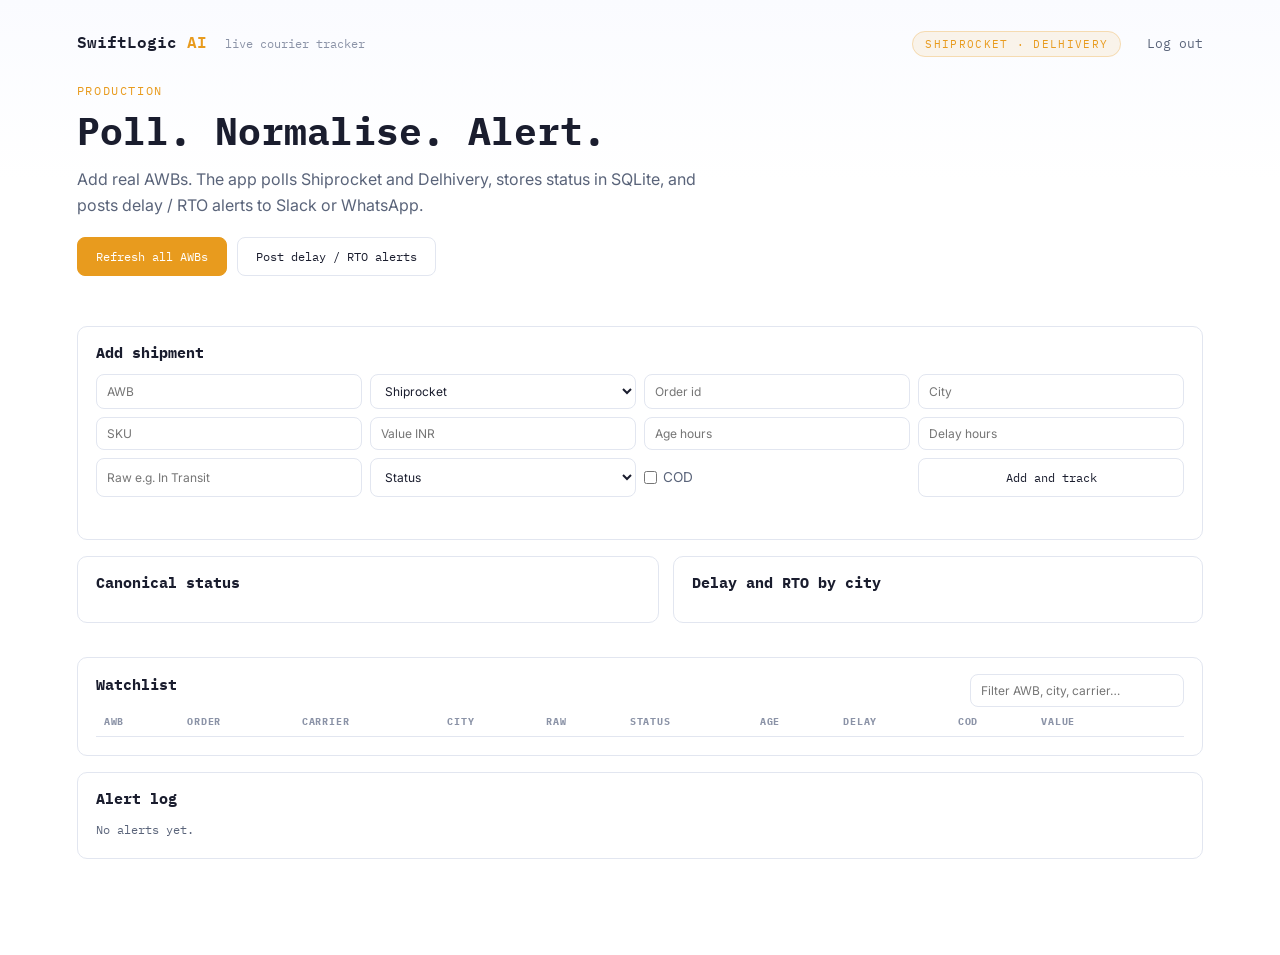
==== templates/courier-index.html @ d385c8af "Add tracker source files" ====
<!DOCTYPE html>
<html lang="en">
<head>
  <meta charset="UTF-8" />
  <meta name="viewport" content="width=device-width, initial-scale=1" />
  <title>Courier Tracker — SwiftLogic AI</title>
  <link href="https://fonts.googleapis.com/css2?family=IBM+Plex+Mono:wght@400;500;600&family=Inter:wght@400;500;600;700&display=swap" rel="stylesheet" />
  <link rel="stylesheet" href="/static/app.css" />
  <style>
    :root {
      --bg: #ffffff;
      --bg2: #f6f8fc;
      --gold: #e89b1e;
      --gold2: #f5b041;
      --gold-bg: rgba(232,155,30,0.09);
      --gold-br: rgba(232,155,30,0.28);
      --teal: #0d9b7a;
      --rose: #e55a5a;
      --text: #1a1d2e;
      --text2: #5a647a;
      --text3: #8b93a7;
      --border: #e2e6f0;
      --mono: "IBM Plex Mono", monospace;
      --sans: Inter, system-ui, sans-serif;
    }
    * { box-sizing: border-box; margin: 0; padding: 0; }
    body {
      font-family: var(--sans);
      color: var(--text);
      background: linear-gradient(180deg, #fafbff 0%, #fff 180px);
      padding: 28px 6% 80px;
    }
    header { display: flex; justify-content: space-between; align-items: center; margin-bottom: 28px; }
    .brand { font-family: var(--mono); font-weight: 600; }
    .brand em { color: var(--gold); font-style: normal; }
    .brand span { color: var(--text3); font-weight: 400; font-size: 0.78rem; margin-left: 8px; }
    .badge {
      font-family: var(--mono); font-size: 0.68rem; letter-spacing: 0.12em;
      text-transform: uppercase; color: var(--gold);
      border: 1px solid var(--gold-br); background: var(--gold-bg);
      padding: 5px 12px; border-radius: 20px; margin-right: 10px;
    }
    .logout { color: var(--text2); font-size: 0.8rem; text-decoration: none; }
    .eyebrow {
      font-family: var(--mono); font-size: 0.72rem; letter-spacing: 0.14em;
      text-transform: uppercase; color: var(--gold); margin-bottom: 8px;
    }
    h1 { font-family: var(--mono); font-size: clamp(1.6rem, 4vw, 2.4rem); margin-bottom: 10px; }
    .lede { color: var(--text2); max-width: 640px; line-height: 1.65; margin-bottom: 18px; }
    .actions { display: flex; gap: 10px; flex-wrap: wrap; margin-bottom: 28px; }
    button {
      font-family: var(--mono); font-size: 0.75rem;
      padding: 11px 18px; border-radius: 8px; border: 1px solid var(--border);
      background: #fff; color: var(--text); cursor: pointer;
    }
    button.gold { background: #e89b1e; border-color: #e89b1e; color: #fff; }
    .metrics { display: grid; grid-template-columns: repeat(auto-fit, minmax(140px, 1fr)); gap: 12px; margin-bottom: 22px; }
    .metric { background: #fff; border: 1px solid var(--border); border-radius: 10px; padding: 14px 16px; }
    .metric .lbl { font-family: var(--mono); font-size: 0.64rem; letter-spacing: 0.1em; text-transform: uppercase; color: var(--text3); margin-bottom: 6px; }
    .metric .val { font-family: var(--mono); font-size: 1.35rem; font-weight: 600; }
    .grid { display: grid; grid-template-columns: 1.1fr 1fr; gap: 14px; margin-bottom: 18px; }
    @media (max-width: 900px) { .grid { grid-template-columns: 1fr; } }
    .card { background: #fff; border: 1px solid var(--border); border-radius: 10px; padding: 16px 18px 18px; margin-bottom: 16px; }
    h2 { font-family: var(--mono); font-size: 0.92rem; margin-bottom: 12px; }
    .form { display: grid; grid-template-columns: repeat(4, 1fr); gap: 8px; }
    @media (max-width: 900px) { .form { grid-template-columns: 1fr; } }
    input, select {
      border: 1px solid var(--border); border-radius: 8px; padding: 8px 10px;
      font-family: var(--sans); min-width: 0;
    }
    .check { display: flex; align-items: center; gap: 6px; font-size: 0.85rem; color: var(--text2); }
    .msg { margin-top: 8px; color: var(--teal); font-size: 0.85rem; }
    .bar { display: flex; align-items: center; gap: 10px; margin: 6px 0; }
    .bar .name { width: 140px; color: var(--text2); font-family: var(--mono); font-size: 0.72rem; }
    .bar .track { flex: 1; background: var(--bg2); height: 10px; border-radius: 6px; overflow: hidden; }
    .bar .fill { height: 100%; background: #e89b1e; }
    .bar .n { width: 28px; text-align: right; font-family: var(--mono); font-size: 0.72rem; }
    .row-head { display: flex; justify-content: space-between; gap: 12px; align-items: center; }
    .table-wrap { overflow: auto; max-height: 360px; }
    table { width: 100%; border-collapse: collapse; font-size: 0.82rem; }
    th { text-align: left; font-family: var(--mono); font-size: 0.64rem; letter-spacing: 0.08em; text-transform: uppercase; color: var(--text3); padding: 8px; border-bottom: 1px solid var(--border); background: #fff; }
    td { padding: 8px; border-bottom: 1px solid var(--bg2); }
    .pill { font-family: var(--mono); font-size: 0.64rem; padding: 2px 7px; border-radius: 99px; background: var(--gold-bg); color: #9a6a10; }
    .pill.risk { background: rgba(229,90,90,.12); color: #e55a5a; }
    .pill.ok { background: rgba(13,155,122,.12); color: #0d9b7a; }
    .alerts { font-family: var(--mono); font-size: 0.75rem; color: var(--text2); line-height: 1.7; }
  </style>
</head>
<body>
  <header>
    <div class="brand">SwiftLogic<em> AI</em> <span>live courier tracker</span></div>
    <div>
      <span class="badge">Shiprocket · Delhivery</span>
      <a href="/logout" class="logout">Log out</a>
    </div>
  </header>
  <section class="hero">
    <p class="eyebrow">Production</p>
    <h1>Poll. Normalise. Alert.</h1>
    <p class="lede">Add real AWBs. The app polls Shiprocket and Delhivery, stores status in SQLite, and posts delay / RTO alerts to Slack or WhatsApp.</p>
    <div class="actions">
      <button id="btn-refresh" class="gold">Refresh all AWBs</button>
      <button id="btn-alerts">Post delay / RTO alerts</button>
    </div>
  </section>
  <section class="metrics" id="metrics"></section>
  <section class="card">
    <h2>Add shipment</h2>
    <form id="add-form" class="form">
      <input name="awb" placeholder="AWB" required />
      <select name="carrier">
        <option value="shiprocket">Shiprocket</option>
        <option value="delhivery">Delhivery</option>
      </select>
      <input name="order_id" placeholder="Order id" />
      <input name="city" placeholder="City" />
      <input name="sku" placeholder="SKU" />
      <input name="value_inr" type="number" min="0" placeholder="Value INR" />
      <input name="age_hours" type="number" min="0" step="0.1" placeholder="Age hours" />
      <input name="delay_hours" type="number" min="0" step="0.1" placeholder="Delay hours" />
      <input name="raw_status" placeholder="Raw e.g. In Transit" />
      <select name="status">
        <option value="">Status</option>
        <option value="created">created</option>
        <option value="picked">picked</option>
        <option value="in_transit">in_transit</option>
        <option value="out_for_delivery">out_for_delivery</option>
        <option value="delivered">delivered</option>
        <option value="ndr">ndr</option>
        <option value="rto">rto</option>
        <option value="exception">exception</option>
        <option value="unknown">unknown</option>
      </select>
      <label class="check"><input name="cod" type="checkbox" /> COD</label>
      <button type="submit">Add and track</button>
    </form>
    <p id="form-msg" class="msg"></p>
  </section>
  <section class="grid">
    <div class="card">
      <h2>Canonical status</h2>
      <div id="status-bars"></div>
    </div>
    <div class="card">
      <h2>Delay and RTO by city</h2>
      <div id="city-bars"></div>
    </div>
  </section>
  <section class="card">
    <div class="row-head">
      <h2>Watchlist</h2>
      <input id="q" placeholder="Filter AWB, city, carrier…" />
    </div>
    <div class="table-wrap">
      <table>
        <thead>
          <tr>
            <th>AWB</th><th>Order</th><th>Carrier</th><th>City</th>
            <th>Raw</th><th>Status</th><th>Age</th><th>Delay</th>
            <th>COD</th><th>Value</th><th></th>
          </tr>
        </thead>
        <tbody id="rows"></tbody>
      </table>
    </div>
  </section>
  <section class="card">
    <h2>Alert log</h2>
    <div id="alerts" class="alerts">No alerts yet.</div>
  </section>
  <script src="/static/app.js"></script>
</body>
</html>
---- static/app.css ----
:root {
  --bg: #ffffff;
  --bg2: #f6f8fc;
  --gold: #e89b1e;
  --gold-bg: rgba(232,155,30,0.09);
  --gold-br: rgba(232,155,30,0.28);
  --text: #1a1d2e;
  --text2: #5a647a;
  --text3: #8b93a7;
  --border: #e2e6f0;
  --mono: "IBM Plex Mono", monospace;
  --sans: Inter, system-ui, sans-serif;
}
* { box-sizing: border-box; margin: 0; padding: 0; }
body {
  font-family: var(--sans);
  color: var(--text);
  background: linear-gradient(180deg, #fafbff 0%, #fff 180px);
  padding: 28px 6% 80px;
}
header { display: flex; justify-content: space-between; align-items: center; margin-bottom: 28px; }
.brand { font-family: var(--mono); font-weight: 600; }
.brand em { color: var(--gold); font-style: normal; }
.brand span { color: var(--text3); font-weight: 400; font-size: 0.78rem; margin-left: 8px; }
.badge {
  font-family: var(--mono); font-size: 0.68rem; letter-spacing: 0.12em;
  text-transform: uppercase; color: var(--gold);
  border: 1px solid var(--gold-br); background: var(--gold-bg);
  padding: 5px 12px; border-radius: 20px;
}
.logout { margin-left: 12px; color: var(--text2); font-family: var(--mono); font-size: 0.72rem; }
.eyebrow {
  font-family: var(--mono); font-size: 0.72rem; letter-spacing: 0.14em;
  text-transform: uppercase; color: var(--gold); margin-bottom: 8px;
}
h1 { font-family: var(--mono); font-size: clamp(1.6rem, 4vw, 2.4rem); margin-bottom: 10px; }
.lede { color: var(--text2); max-width: 720px; line-height: 1.65; margin-bottom: 18px; }
.actions, .form { display: flex; gap: 10px; flex-wrap: wrap; margin-bottom: 8px; }
button, select, input {
  font-family: var(--mono); font-size: 0.75rem;
  padding: 11px 14px; border-radius: 8px; border: 1px solid var(--border);
  background: #fff; color: var(--text);
}
button { cursor: pointer; }
button.gold { background: #e89b1e; border-color: #e89b1e; color: #fff; }
.check { display: flex; align-items: center; gap: 6px; font-size: 0.75rem; color: var(--text2); }
.msg { color: var(--text2); font-size: 0.8rem; min-height: 1.2em; margin-top: 8px; }
.metrics { display: grid; grid-template-columns: repeat(auto-fit, minmax(140px, 1fr)); gap: 12px; margin: 22px 0; }
.metric { background: #fff; border: 1px solid var(--border); border-radius: 10px; padding: 14px 16px; }
.metric .lbl { font-family: var(--mono); font-size: 0.64rem; letter-spacing: 0.1em; text-transform: uppercase; color: var(--text3); margin-bottom: 6px; }
.metric .val { font-family: var(--mono); font-size: 1.35rem; font-weight: 600; }
.grid { display: grid; grid-template-columns: 1.1fr 1fr; gap: 14px; margin-bottom: 18px; }
@media (max-width: 900px) { .grid { grid-template-columns: 1fr; } }
.card { background: #fff; border: 1px solid var(--border); border-radius: 10px; padding: 16px 18px 18px; margin-bottom: 16px; }
h2 { font-family: var(--mono); font-size: 0.92rem; margin-bottom: 12px; }
.bar { display: flex; align-items: center; gap: 10px; margin: 6px 0; }
.bar .name { width: 140px; color: var(--text2); font-family: var(--mono); font-size: 0.72rem; }
.bar .track { flex: 1; background: var(--bg2); height: 10px; border-radius: 6px; overflow: hidden; }
.bar .fill { height: 100%; background: #e89b1e; }
.bar .n { width: 36px; text-align: right; font-family: var(--mono); font-size: 0.72rem; }
.row-head { display: flex; justify-content: space-between; gap: 12px; align-items: center; }
.table-wrap { overflow: auto; max-height: 420px; }
table { width: 100%; border-collapse: collapse; font-size: 0.82rem; }
th { text-align: left; font-family: var(--mono); font-size: 0.64rem; letter-spacing: 0.08em; text-transform: uppercase; color: var(--text3); padding: 8px; border-bottom: 1px solid var(--border); }
td { padding: 8px; border-bottom: 1px solid var(--bg2); }
.pill { font-family: var(--mono); font-size: 0.64rem; padding: 2px 7px; border-radius: 99px; background: var(--gold-bg); color: #9a6a10; }
.pill.risk { background: rgba(229,90,90,.12); color: #e55a5a; }
.pill.ok { background: rgba(13,155,122,.12); color: #0d9b7a; }
.alerts { font-family: var(--mono); font-size: 0.75rem; color: var(--text2); line-height: 1.7; }
.link { background: none; border: 0; color: #e55a5a; padding: 0; }
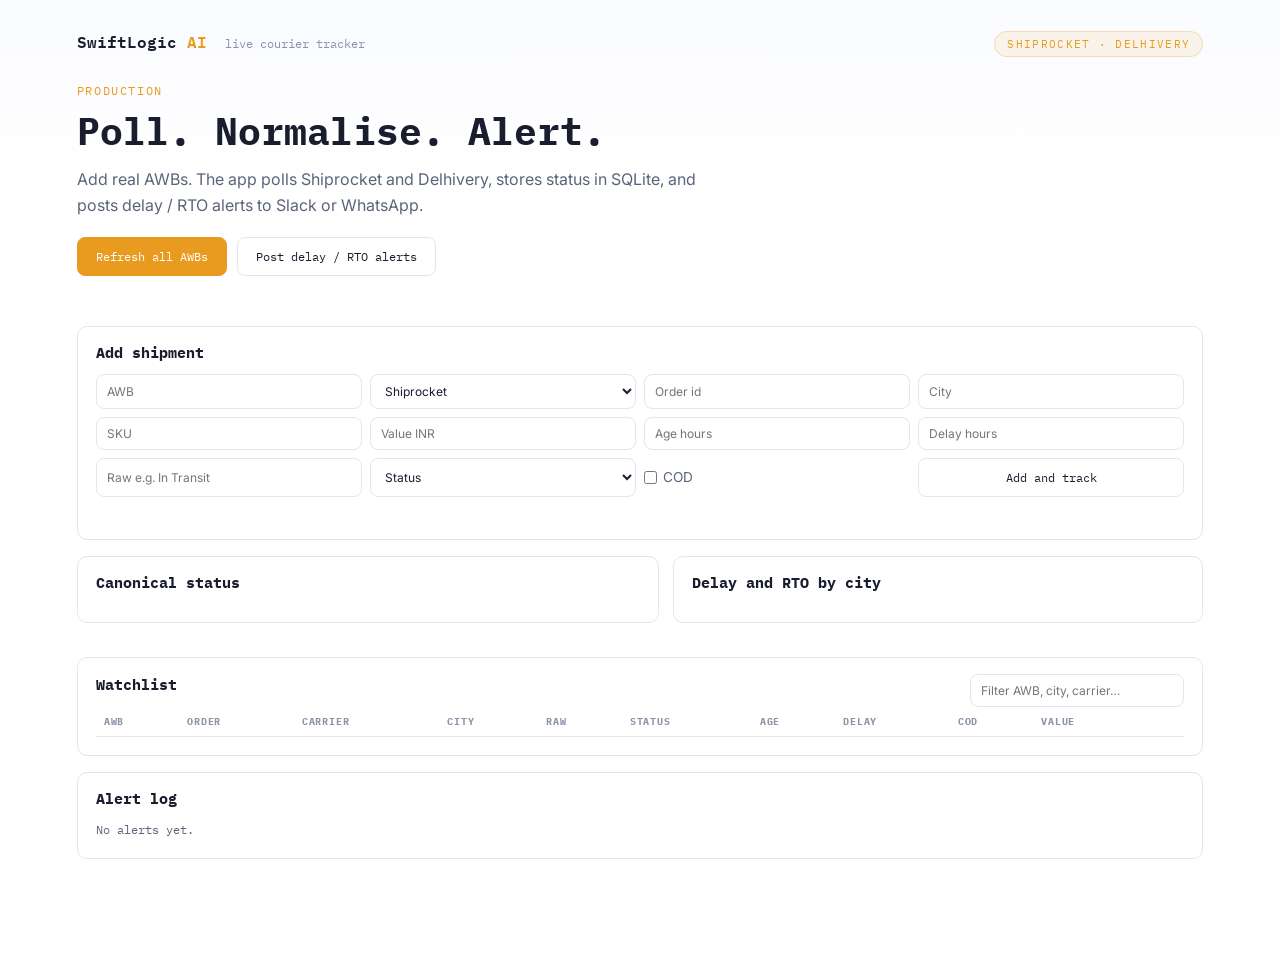
==== commit 6cb8d0b0: "Remove login requirement so dashboard loads without login page" ====
--- a/templates/courier-index.html
+++ b/templates/courier-index.html
@@ -38,9 +38,8 @@
       font-family: var(--mono); font-size: 0.68rem; letter-spacing: 0.12em;
       text-transform: uppercase; color: var(--gold);
       border: 1px solid var(--gold-br); background: var(--gold-bg);
-      padding: 5px 12px; border-radius: 20px; margin-right: 10px;
+      padding: 5px 12px; border-radius: 20px;
     }
-    .logout { color: var(--text2); font-size: 0.8rem; text-decoration: none; }
     .eyebrow {
       font-family: var(--mono); font-size: 0.72rem; letter-spacing: 0.14em;
       text-transform: uppercase; color: var(--gold); margin-bottom: 8px;
@@ -91,7 +90,6 @@
     <div class="brand">SwiftLogic<em> AI</em> <span>live courier tracker</span></div>
     <div>
       <span class="badge">Shiprocket · Delhivery</span>
-      <a href="/logout" class="logout">Log out</a>
     </div>
   </header>
   <section class="hero">
